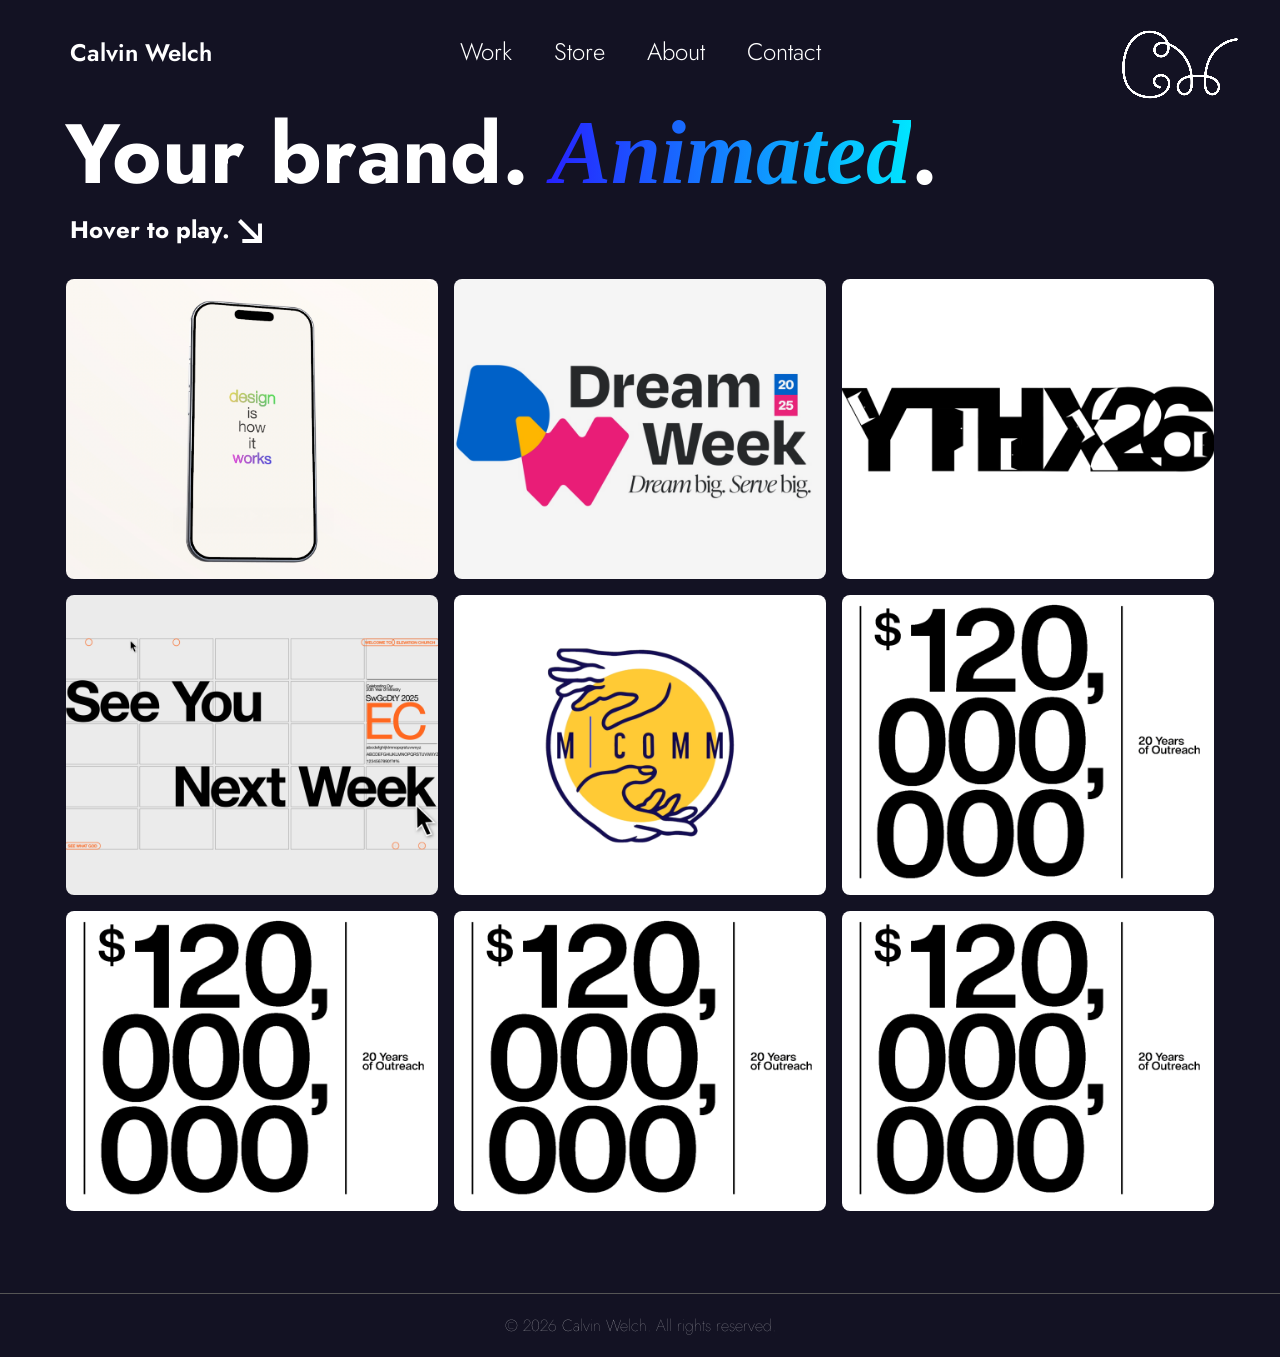
==== index.html @ 20a22dca "Six grid items + posters" ====
<!DOCTYPE html>
<html lang="en">
<head>
    <meta charset="UTF-8">
    <meta name="viewport" content="width=device-width, initial-scale=1.0">
    <title>Calvin Welch - Motion Design & Animation</title>
    <link rel="stylesheet" href="styles.css">
    <link rel="preconnect" href="https://fonts.googleapis.com">
    <link rel="preconnect" href="https://fonts.gstatic.com" crossorigin>
    <link href="https://fonts.googleapis.com/css2?family=Jost:ital,wght@0,100..900;1,100..900&family=Nanum+Myeongjo&family=Oswald:wght@200..700&display=swap" rel="stylesheet">
</head>
<body>
        <video id="floatingLogo" class="floating-logo" muted autoplay loop>
            <source src="imgs/cwLogoMarkAniV3.webm" type="video/webm">
            Your browser does not support the video tag.</video>
    
<nav class="banner">
    <div class="banner-name">Calvin Welch</div>

        <!-- Hamburger Menu Icon -->
        <button class="hamburger-menu" id="hamburgerMenu">
            <span></span>
            <span></span>
            <span></span>
        </button>
    
    <ul class="nav-links" id="navLinks">
        <li><a href="index.html">Work</a></li>
        <li><a href="store.html">Store</a></li>
        <li><a href="about.html">About</a></li>
        <li><a href="contact.html">Contact</a></li>
    </ul>
</nav>

<!-- Tagline option 1: "Let's give your brand that extra flair." (change styles.css -> desktop only to 669px to make this work.)
<div class="mobile-only">
    <header><h1>Let's give<br>your brand<br>that extra<span class="gradient-text">flair</span>.</h1></header></div>   
<div class="desktop-only">
    <header><h1>Let's give your brand<br>that extra<span class="gradient-text">flair</span>.</h1></header></div>    
--->

<div class="mobile-only">
    <header><h1>Your brand.<br><span class="gradient-text">Animated</span>.</h1></header></div>   
<div class="desktop-only">
    <header><h1>Your brand.<span class="gradient-text">Animated</span>.</h1></header></div>    




<main>
    <h2>
        Hover to play.
        <img src="imgs/arrow-downright.svg" alt="downward-arrow" width="24" height="24">
    </h2>
    <section class="portfolio-grid">
        <div class="grid-item">
            <video muted loop class="animation-clip" poster="posters/clip10poster.png">
                <source src="clips/clip10-r.mp4" type="video/mp4">
            </video>
            <h3>"Design is how it works."</h3>
        </div>
        
        <div class="grid-item">
            <video class="animation-clip" muted loop poster="posters/clip1poster.png">
                <source src="clips/clip1-r.mp4" type="video/mp4">
            </video>
            <h3>Dream Week Lockup</h3>
        </div>
        
        <div class="grid-item">
            <video muted loop class="animation-clip" poster="posters/clip3poster.png">
                <source src="clips/clip3-r.mp4" type="video/mp4">
            </video>
            <h3>YTHX26 Lockup</h3>
        </div>
        
        <div class="grid-item">
            <video muted loop class="animation-clip" poster="posters/clip6poster.png">
                <source src="clips/clip6-r.mp4" type="video/mp4">
            </video>
            <h3>20YR DoorsClose Screen</h3>
        </div>
        
        <div class="grid-item">
            <video muted loop class="animation-clip" poster="posters/clip5poster.png">
                <source src="clips/clip5-r.mp4" type="video/mp4">
            </video>
            <h3>MCOMM Program Lockup</h3>
        </div>
        
        <div class="grid-item">
            <video muted loop class="animation-clip" poster="posters/clip8poster.png">
                <source src="clips/clip8-r.mp4" type="video/mp4">
            </video>
            <h3>LW25 Charity Results</h3>
        </div>

        <div class="grid-item">
            <video muted loop class="animation-clip" poster="posters/clip8poster.png">
                <source src="clips/clip8-r.mp4" type="video/mp4">
            </video>
            <h3>LW25 Charity Results</h3>
        </div>

        <div class="grid-item">
            <video muted loop class="animation-clip" poster="posters/clip8poster.png">
                <source src="clips/clip8-r.mp4" type="video/mp4">
            </video>
            <h3>LW25 Charity Results</h3>
        </div>

                <div class="grid-item">
            <video muted loop class="animation-clip" poster="posters/clip8poster.png">
                <source src="clips/clip8-r.mp4" type="video/mp4">
            </video>
            <h3>LW25 Charity Results</h3>
        </div>


    </section>
</main>

    
    <footer>
        <p>&copy; 2026 Calvin Welch. All rights reserved.</p>
    </footer>
    
    <script src="script.js"></script>
</body>
</html>
---- styles.css ----
* {
    margin: 0;
    padding: 0;
    box-sizing: border-box;
}

.jost-mainFont {
  font-family: "Jost", sans-serif;
  font-optical-sizing: auto;
  font-weight: 100;
  font-style: normal;
}

body {
    background-color: rgb(19, 18, 35);
    color: white;
    font-family: "Jost", system-ui, -apple-system, "Segoe UI", Roboto, "Helvetica Neue", Arial, sans-serif;
    font-weight: 100;
}

/* Floating Logo Styles */
.floating-logo {
    position: fixed;
    top: 5px;
    right: 40px;
    width: 120px;
    height: 120px;
    z-index: 1000;
    opacity: 1;
    transition: opacity 0.3s ease;
    cursor: pointer;
    object-fit: contain;
}

.floating-logo:hover {
    opacity: 0.6;
}

.floating-logo:active {
    transform: scale(0.95);
}


.banner {
    background-color: rgb(19, 18, 35);
    font-size: 24px;
    padding: 20px;
    position: sticky;
    top: 0;
    z-index: 50;
    display: flex;
    align-items: center;
    justify-content: center;
    position: relative;
}

.banner-name {
    position: absolute;
    left: 70px;
    top: 35px;
    font-size: 24px;
    font-weight: 600;
    color: white;
    white-space: nowrap;
}

.nav-links {
    list-style: none;
    display: flex;
    gap: 8px;
    justify-content: center;
    flex-wrap: wrap;
    margin: 0;
    padding: 0;
}

.nav-links li {
    margin: 0;
}

.nav-links a {
    display: block;
    padding: 12px 15px;
    text-decoration: none;
    color: white;
    font-weight: 300;
    border: 2px solid transparent;
    border-radius: 20px;
    transition: border-color 0.3s ease;
}

.nav-links a:hover {
    border: 2px solid rgb(255, 255, 255);
}

/* Hamburger Menu - Hidden on Desktop */
.hamburger-menu {
    display: none;
    flex-direction: column;
    background: none;
    border: none;
    cursor: pointer;
    gap: 6px;
    padding: 0px 48px;
    margin-right: auto;
}

.hamburger-menu span {
    width: 25px;
    height: 3px;
    background-color: white;
    border-radius: 2px;
    transition: all 0.3s ease;
}

.hamburger-menu.active span:nth-child(1) {
    transform: rotate(45deg) translate(5px, 5px);
}

.hamburger-menu.active span:nth-child(2) {
    opacity: 0;
}

.hamburger-menu.active span:nth-child(3) {
    transform: rotate(-45deg) translate(8px, -8px);
}


/* Desktop header */
header {
    padding: 0px 65px;
    font-size: clamp(16px, 4vw, 42px);
    font-weight: 300;
    line-height: 1.1;
}

.gradient-text {
    font-family: Georgia, 'Times New Roman', Times, serif;
    font-style: italic;
    font-size: clamp(35px, 8vw, 90px);
    background: linear-gradient(90deg, #2818ff, #00e5ff, #ff0000, #00d5ff, #2818ff);
    background-size: 400% 400%;
    -webkit-background-clip: text;
    -webkit-text-fill-color: transparent;
    background-clip: text;
    animation: gradient-shift 10s linear infinite;
    font-feature-settings: "kern" 0;
    padding-left: 22px;
    padding-right: 0px;
}

@keyframes gradient-shift {
    0% {
        background-position: 400% 50%;
    }
    100% {
        background-position: 0% 50%;
    }
}


main {
    padding: 10px 50px;
}


h2 {
  display: flex;
  align-items: center;
  padding-left: 20px;
  gap: 8px;
}

h2 img {
  margin-left: 0px;
  margin-top: 2px;  /* Adjust this value up/down as needed */
}

h2 svg {
  margin-left: 0px;
  margin-top: 2px;  /* Fine-tune vertical alignment */
  transform: translateY(2px);  /* Or use this for subtle shifts */
}


.portfolio-grid {
    display: grid;
    grid-template-columns: repeat(3, 1fr);
    gap: 1rem;
    padding: 2rem 1rem;
    max-width: 1400px;
    margin: 0 auto;
}

.grid-item {
    background: #f5f5f5;
    border-radius: 8px;
    overflow: hidden;
    transition: transform 0.3s ease, box-shadow 0.3s ease;
    cursor: pointer;
    position: relative;
}

.grid-item:hover {
    transform: translateY(-5px);
    box-shadow: 0 10px 30px rgba(0, 0, 0, 0.2);
}

.animation-clip {
    width: 100%;
    height: 300px;
    object-fit: cover;
    display: block;
}

.grid-item h3 {
    position: absolute;
    bottom: 0;
    left: 0;
    right: 0;
    padding: 1rem;
    margin: 0;
    font-size: 1.1rem;
    text-align: center;
    color: white;
    background: linear-gradient(to top, rgb(34, 34, 34), transparent);
    opacity: 0;
    transition: opacity 0.3s ease;
}

.grid-item:hover h3 {
    opacity: 1;
}


/* Only necessary for "Your brand. Animated." Tagline */
@media (max-width: 1113px) {
    .gradient-text {
        padding-left: 0px
    }
}


@media (max-width: 1075px) {
    .portfolio-grid {
        grid-template-columns: repeat(2, 1fr);
    }
    
    .banner-name {
        left: 65px;

    }

    header {
        padding: 0px 65px;
    }
    
}


/* Show hamburger on tablet and mobile */
@media (max-width: 885px) {
    .hamburger-menu {
        display: flex;
    }
    
    .banner-name {
        position: absolute;
        left: 50%;
        top: 20px;
        transform: translateX(-50%);
    }

    .nav-links {
        position: absolute;
        top: 100%;
        left: 0;
        right: 0;
        flex-direction: column;
        background-color: rgb(19, 18, 35);
        border-top: 1px solid transparent;
        max-height: 0;
        overflow: hidden;
        transition: max-height 0.3s ease, border-color 0.3s ease;
    }
    
    .nav-links.active {
        max-height: 300px;
        border-top: 1px solid #ffffff;
    }
    
    .nav-links li {
        width: 100%;
    }
    
    .nav-links a {
        border-radius: 0;
        border: none;
        border-bottom: 1px solid #ffffff;
        padding: 15px 20px;
        text-align: left;
    }
    
    .nav-links a:last-child {
        border-bottom: none;
    }
    
    .nav-links a:hover {
        background-color: rgba(255, 255, 255, 0.1);
        border: none;
    }

    /* Move floating logo to top left on tablet/mobile */
    .floating-logo {
        left: auto;
        right: 40px;
        top: -25px;
        scale: 70%;
        transform: none;
    }
}


@media (max-width: 775px) {
    .nav-links {
        flex-direction: column;
    }
    
    .nav-links a {
        text-align: center;
        border-bottom: 1px solid #555;
    }
    
    .banner-name {
        font-size: 20px;
        top: auto;
        padding: 10px 0px;
    }

    header {
        padding: 0px 65px;
    }
}

@media (max-width: 600px) {
    .portfolio-grid {
        grid-template-columns: 1fr;
    }
}

footer {
    text-align: center;
    padding: 20px;
    color: white;
    margin-top: 40px;
    border-top: 1px solid #555;
}



/* This is for smallest screen size - changes line breaks of the header */
.mobile-only {  display: block;}
.desktop-only {  display: none;}
@media (min-width: 1113px) {  .mobile-only {    display: none;  }    .desktop-only {    display: block;  }}
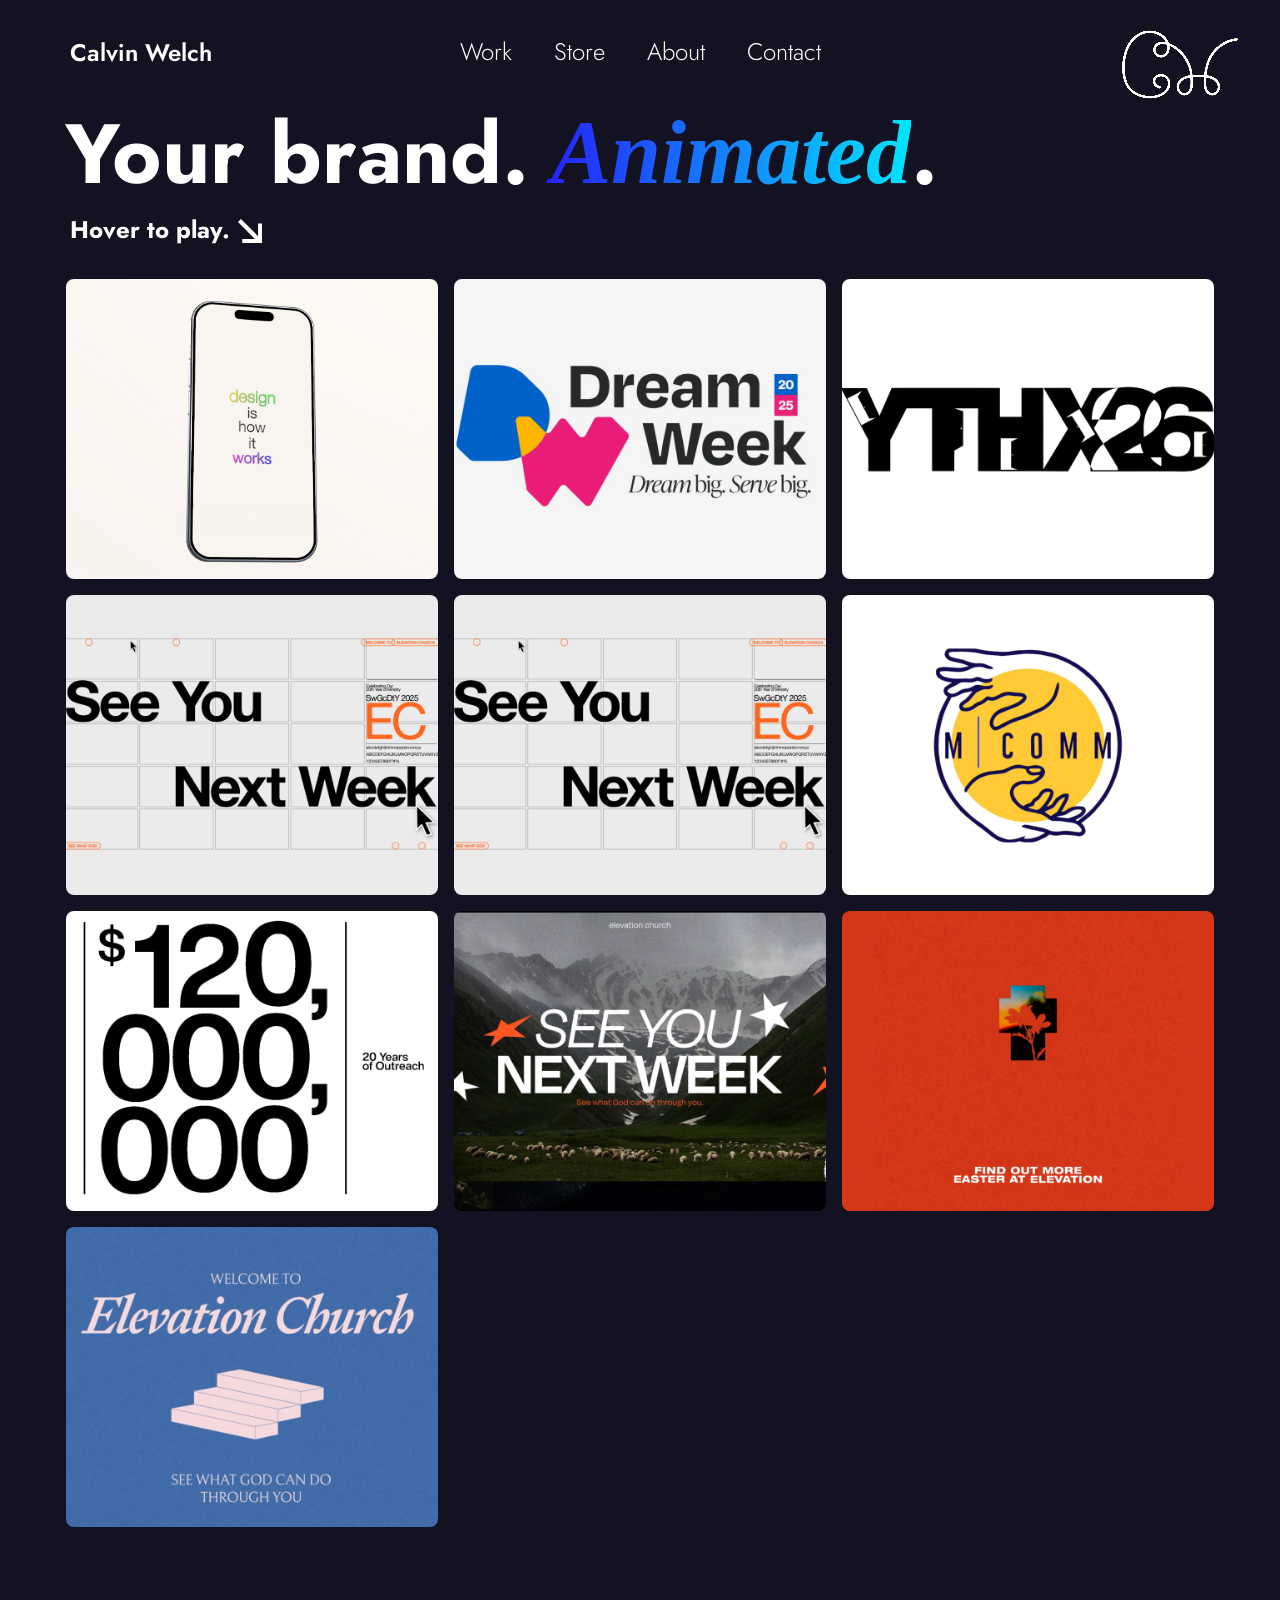
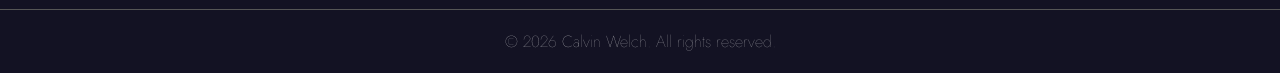
==== commit 76295cde: "Finished grid" ====
--- a/index.html
+++ b/index.html
@@ -62,6 +62,7 @@
         
         <div class="grid-item">
             <video class="animation-clip" muted loop poster="posters/clip1poster.png">
+            <video class="animation-clip" muted loop poster="posters/clip1poster.png">
                 <source src="clips/clip1-r.mp4" type="video/mp4">
             </video>
             <h3>Dream Week Lockup</h3>
@@ -77,14 +78,27 @@
         <div class="grid-item">
             <video muted loop class="animation-clip" poster="posters/clip6poster.png">
                 <source src="clips/clip6-r.mp4" type="video/mp4">
+            <video muted loop class="animation-clip" poster="posters/clip3poster.png">
+                <source src="clips/clip3-r.mp4" type="video/mp4">
             </video>
+            <h3>YTHX26 Lockup</h3>
+        </div>
+        
+        <div class="grid-item">
+            <video muted loop class="animation-clip" poster="posters/clip6poster.png">
+                <source src="clips/clip6-r.mp4" type="video/mp4">
+            </video>
+            <h3>20YR DoorsClose Screen</h3>
             <h3>20YR DoorsClose Screen</h3>
         </div>
         
         <div class="grid-item">
             <video muted loop class="animation-clip" poster="posters/clip5poster.png">
                 <source src="clips/clip5-r.mp4" type="video/mp4">
+            <video muted loop class="animation-clip" poster="posters/clip5poster.png">
+                <source src="clips/clip5-r.mp4" type="video/mp4">
             </video>
+            <h3>MCOMM Program Lockup</h3>
             <h3>MCOMM Program Lockup</h3>
         </div>
         
@@ -96,25 +110,27 @@
         </div>
 
         <div class="grid-item">
-            <video muted loop class="animation-clip" poster="posters/clip8poster.png">
-                <source src="clips/clip8-r.mp4" type="video/mp4">
+            <video muted loop class="animation-clip" poster="posters/clip9poster.png">
+                <source src="clips/clip9-r.mp4" type="video/mp4">
             </video>
-            <h3>LW25 Charity Results</h3>
+            <h3>GFXPKG3 DoorsClose</h3>
         </div>
 
         <div class="grid-item">
-            <video muted loop class="animation-clip" poster="posters/clip8poster.png">
-                <source src="clips/clip8-r.mp4" type="video/mp4">
+            <video muted loop class="animation-clip" poster="posters/clip2poster.png">
+                <source src="clips/clip2-r.mp4" type="video/mp4">
             </video>
-            <h3>LW25 Charity Results</h3>
+            <h3>Easter26 IG Post</h3>
         </div>
 
                 <div class="grid-item">
-            <video muted loop class="animation-clip" poster="posters/clip8poster.png">
-                <source src="clips/clip8-r.mp4" type="video/mp4">
+            <video muted loop class="animation-clip" poster="posters/clip7poster.png">
+                <source src="clips/clip7-r.mp4" type="video/mp4">
             </video>
-            <h3>LW25 Charity Results</h3>
+            <h3>YearEnd GFXPKG</h3>
         </div>
+
+
 
 
     </section>
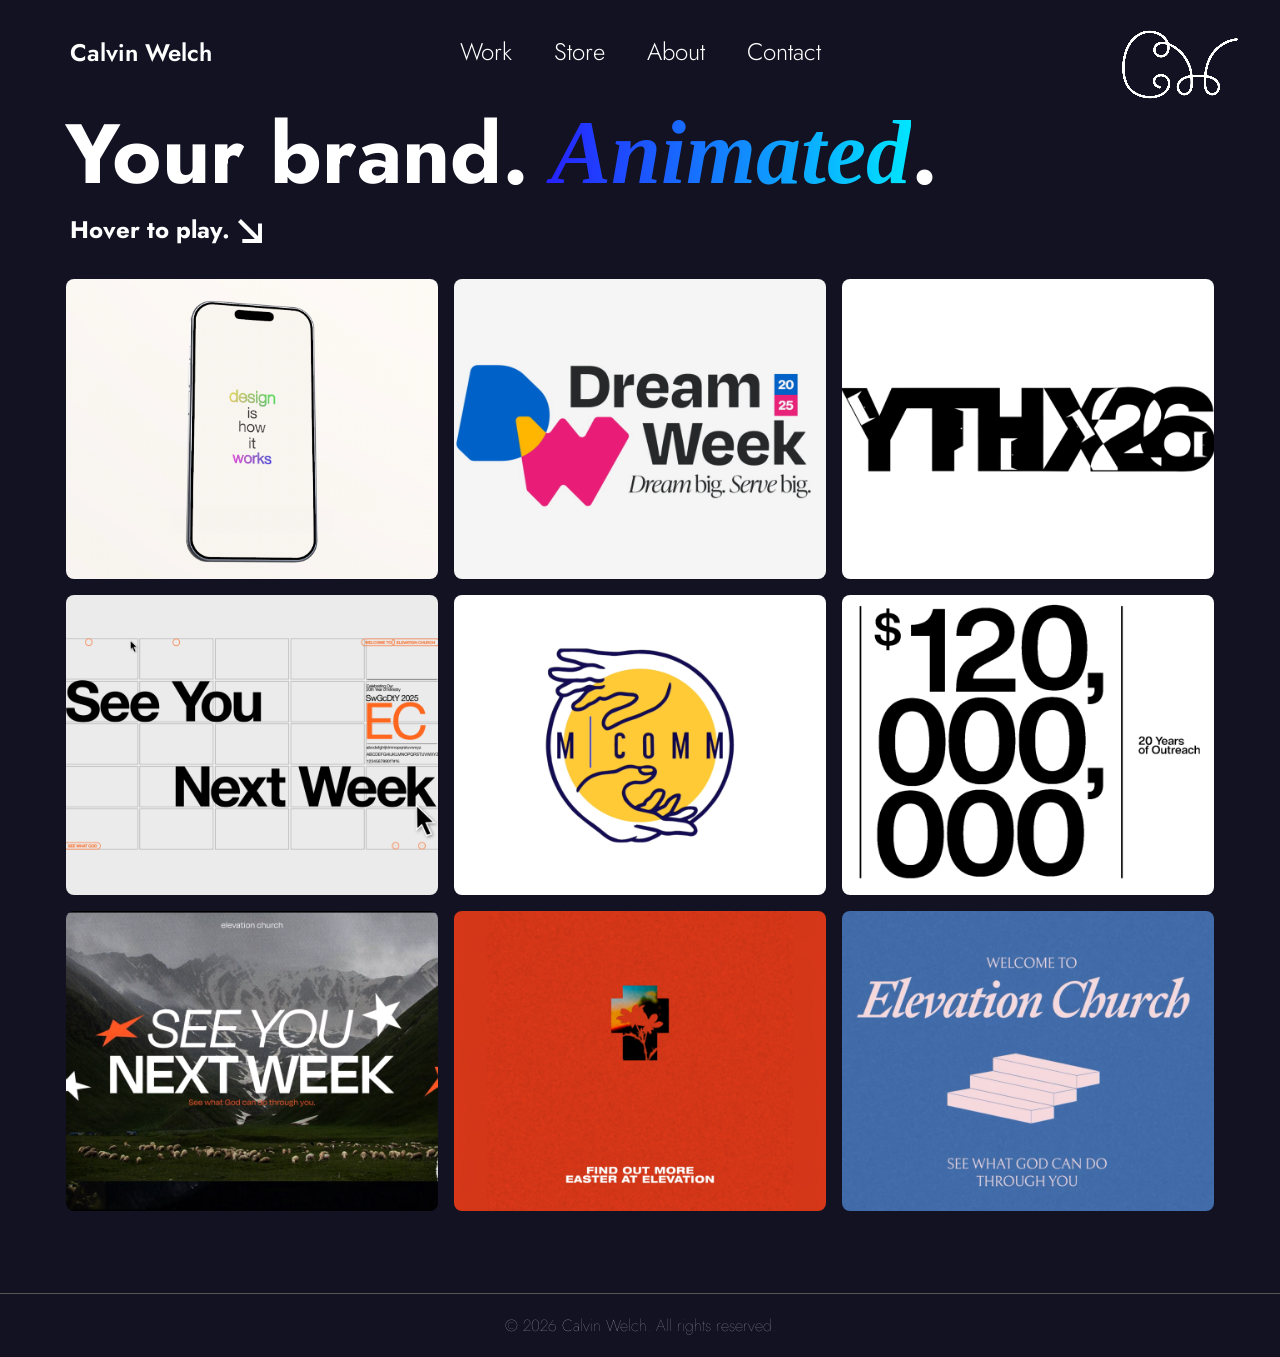
==== commit 3222cb03: "Fixing stuff p3" ====
--- a/index.html
+++ b/index.html
@@ -62,7 +62,6 @@
         
         <div class="grid-item">
             <video class="animation-clip" muted loop poster="posters/clip1poster.png">
-            <video class="animation-clip" muted loop poster="posters/clip1poster.png">
                 <source src="clips/clip1-r.mp4" type="video/mp4">
             </video>
             <h3>Dream Week Lockup</h3>
@@ -78,27 +77,14 @@
         <div class="grid-item">
             <video muted loop class="animation-clip" poster="posters/clip6poster.png">
                 <source src="clips/clip6-r.mp4" type="video/mp4">
-            <video muted loop class="animation-clip" poster="posters/clip3poster.png">
-                <source src="clips/clip3-r.mp4" type="video/mp4">
             </video>
-            <h3>YTHX26 Lockup</h3>
-        </div>
-        
-        <div class="grid-item">
-            <video muted loop class="animation-clip" poster="posters/clip6poster.png">
-                <source src="clips/clip6-r.mp4" type="video/mp4">
-            </video>
-            <h3>20YR DoorsClose Screen</h3>
             <h3>20YR DoorsClose Screen</h3>
         </div>
         
         <div class="grid-item">
             <video muted loop class="animation-clip" poster="posters/clip5poster.png">
                 <source src="clips/clip5-r.mp4" type="video/mp4">
-            <video muted loop class="animation-clip" poster="posters/clip5poster.png">
-                <source src="clips/clip5-r.mp4" type="video/mp4">
             </video>
-            <h3>MCOMM Program Lockup</h3>
             <h3>MCOMM Program Lockup</h3>
         </div>
         
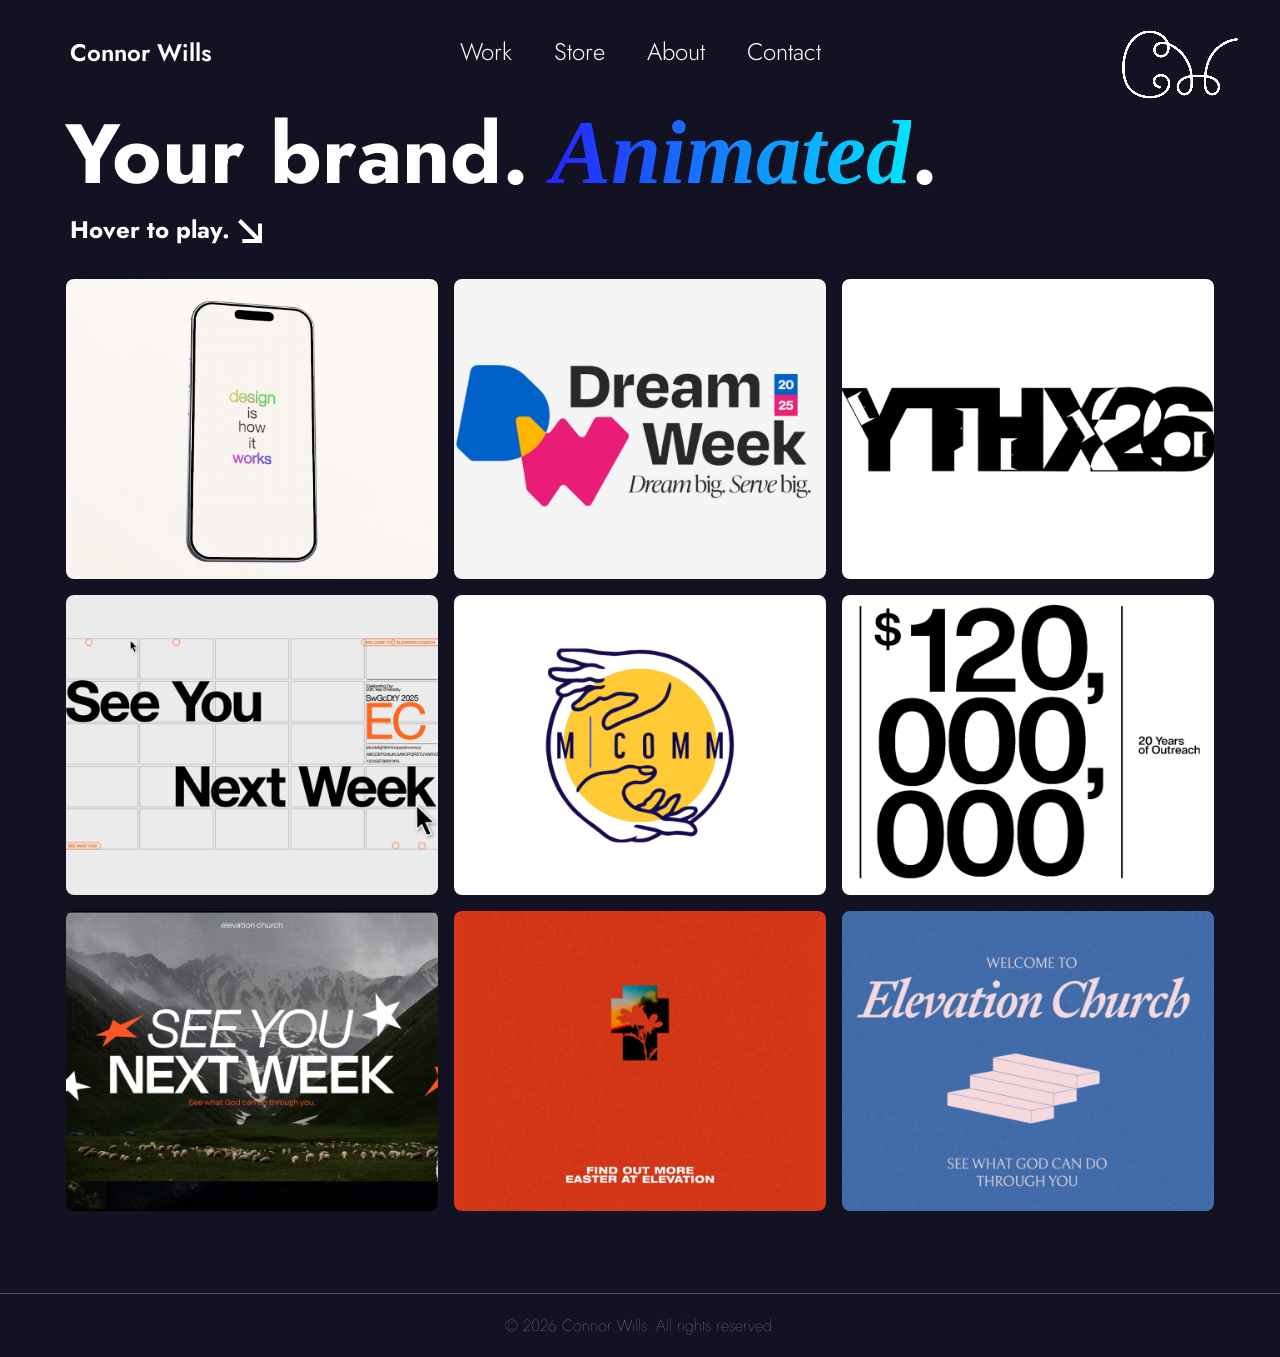
==== commit 3c54f1da: "Made contact page" ====
--- a/index.html
+++ b/index.html
@@ -3,19 +3,19 @@
 <head>
     <meta charset="UTF-8">
     <meta name="viewport" content="width=device-width, initial-scale=1.0">
-    <title>Calvin Welch - Motion Design & Animation</title>
+    <title>Connor Wills - Motion Design & Animation</title>
     <link rel="stylesheet" href="styles.css">
     <link rel="preconnect" href="https://fonts.googleapis.com">
     <link rel="preconnect" href="https://fonts.gstatic.com" crossorigin>
     <link href="https://fonts.googleapis.com/css2?family=Jost:ital,wght@0,100..900;1,100..900&family=Nanum+Myeongjo&family=Oswald:wght@200..700&display=swap" rel="stylesheet">
 </head>
-<body>
+<body class="home-page">
         <video id="floatingLogo" class="floating-logo" muted autoplay loop>
             <source src="imgs/cwLogoMarkAniV3.webm" type="video/webm">
             Your browser does not support the video tag.</video>
     
 <nav class="banner">
-    <div class="banner-name">Calvin Welch</div>
+    <div class="banner-name">Connor Wills</div>
 
         <!-- Hamburger Menu Icon -->
         <button class="hamburger-menu" id="hamburgerMenu">
@@ -38,12 +38,11 @@
 <div class="desktop-only">
     <header><h1>Let's give your brand<br>that extra<span class="gradient-text">flair</span>.</h1></header></div>    
 --->
-
-<div class="mobile-only">
-    <header><h1>Your brand.<br><span class="gradient-text">Animated</span>.</h1></header></div>   
+  
 <div class="desktop-only">
     <header><h1>Your brand.<span class="gradient-text">Animated</span>.</h1></header></div>    
-
+<div class="mobile-only">
+    <header><h1>Your brand.<br><span class="gradient-text">Animated</span>.</h1></header></div> 
 
 
 
@@ -124,7 +123,7 @@
 
     
     <footer>
-        <p>&copy; 2026 Calvin Welch. All rights reserved.</p>
+        <p>&copy; 2026 Connor Wills. All rights reserved.</p>
     </footer>
     
     <script src="script.js"></script>
--- a/styles.css
+++ b/styles.css
@@ -1,3 +1,7 @@
+/* INDEX.HTML */
+/* INDEX.HTML */
+/* INDEX.HTML */
+
 * {
     margin: 0;
     padding: 0;
@@ -234,8 +238,8 @@
 
 
 /* Only necessary for "Your brand. Animated." Tagline */
-@media (max-width: 1113px) {
-    .gradient-text {
+@media (max-width: 1112px) {
+    .home-page .gradient-text {
         padding-left: 0px
     }
 }
@@ -361,4 +365,117 @@
 /* This is for smallest screen size - changes line breaks of the header */
 .mobile-only {  display: block;}
 .desktop-only {  display: none;}
-@media (min-width: 1113px) {  .mobile-only {    display: none;  }    .desktop-only {    display: block;  }}+@media (min-width: 1113px) {  .mobile-only {    display: none;  }    .desktop-only {    display: block;  }}
+
+
+
+/* CONTACT PAGE */
+/* CONTACT PAGE */
+/* CONTACT PAGE */
+
+/* Contact Form Styles */
+.contact-form-container {
+    max-width: 600px;
+    margin: 1rem auto;
+    padding: 0px;
+}
+
+.contact-form {
+    display: flex;
+    flex-direction: column;
+    gap: 1.0rem;
+}
+
+.form-group {
+    display: flex;
+    flex-direction: column;
+    gap: 0.5rem;
+}
+
+.form-group label {
+    font-family: 'Jost', sans-serif;
+    font-weight: 500;
+    font-size: 1rem;
+}
+
+.form-group input,
+.form-group textarea {
+    display: block;
+    padding: 12px 15px;
+    text-decoration: none;
+    color: white;
+    font-weight: 300;
+    border: 2px solid rgb(255, 255, 255);
+    border-radius: 20px;
+    transition: border-color 0.3s ease;
+    background-color: transparent;
+    width: 100%;
+    box-sizing: border-box;
+    font-family: 'Jost', sans-serif;
+    font-size: 1rem;
+}
+
+.form-group input:hover,
+.form-group textarea:hover {
+    border: 2px solid rgb(255, 255, 255);
+}
+
+.form-group input:focus,
+.form-group textarea:focus {
+    border: 2px solid rgb(255, 255, 255);
+    outline: none;
+}
+
+.form-group input::placeholder,
+.form-group textarea::placeholder {
+    color: rgba(255, 255, 255, 0.6);
+    font-weight: 300;
+}
+
+.form-group input:focus::placeholder,
+.form-group textarea:focus::placeholder {
+    color: rgba(255, 255, 255, 0.3);
+}
+
+
+.form-group textarea {
+    resize: vertical;
+    min-height: 120px;
+}
+
+.submit-btn {
+    display: block;
+    padding: 12px 15px;
+    text-decoration: none;
+    color: white;
+    font-weight: 300;
+    font-size: 36px;
+    border: 2px solid transparent;
+    border-radius: 20px;
+    transition: border-color 0.3s ease;
+    background-color: transparent;
+    font-family: 'Jost', sans-serif;
+    cursor: pointer;
+    align-self: center;
+}
+
+.submit-btn:hover {
+    border: 2px solid rgb(255, 255, 255);
+}
+
+.submit-btn:focus {
+    border: 2px solid rgb(255, 255, 255);
+    outline: none;
+}
+
+
+/* Responsive Design */
+@media (max-width: 768px) {
+    .contact-form-container {
+        padding: 0.5rem;
+    }
+
+    .contact-form {
+        gap: 1.25rem;
+    }
+}
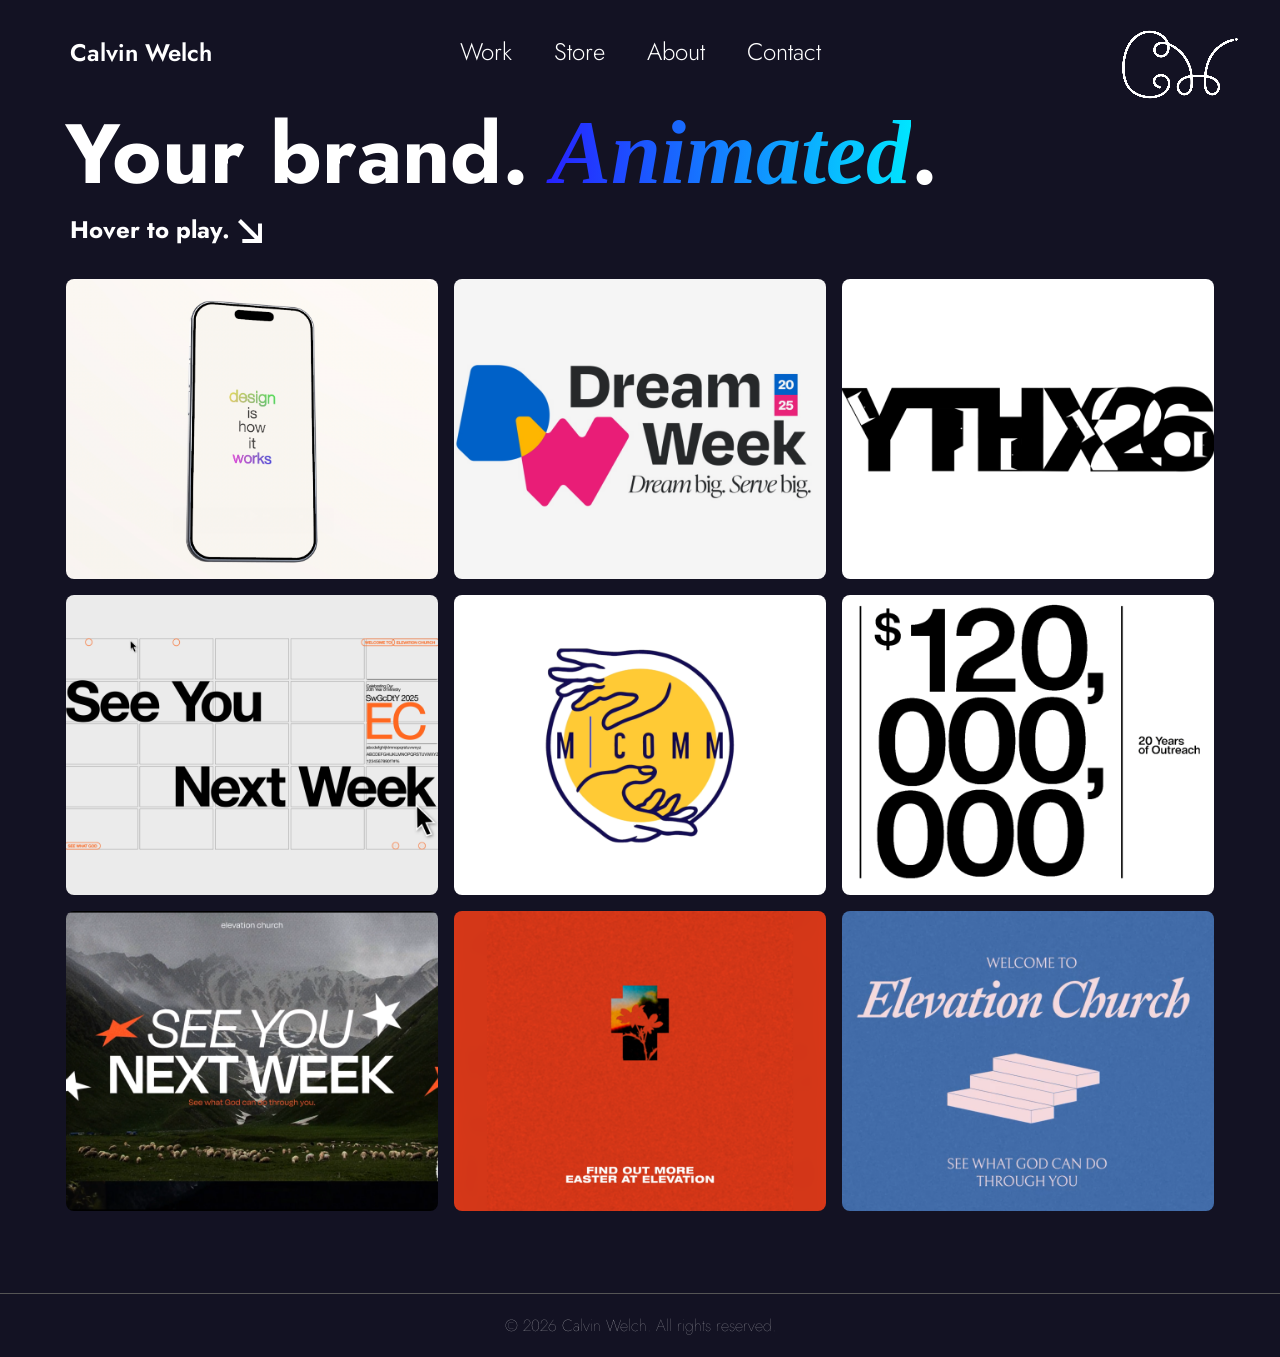
==== commit 8709bb9f: "Changed name to mine lol" ====
--- a/index.html
+++ b/index.html
@@ -3,7 +3,7 @@
 <head>
     <meta charset="UTF-8">
     <meta name="viewport" content="width=device-width, initial-scale=1.0">
-    <title>Connor Wills - Motion Design & Animation</title>
+    <title>Calvin Welch - Motion Design & Animation</title>
     <link rel="stylesheet" href="styles.css">
     <link rel="preconnect" href="https://fonts.googleapis.com">
     <link rel="preconnect" href="https://fonts.gstatic.com" crossorigin>
@@ -15,7 +15,7 @@
             Your browser does not support the video tag.</video>
     
 <nav class="banner">
-    <div class="banner-name">Connor Wills</div>
+    <div class="banner-name">Calvin Welch</div>
 
         <!-- Hamburger Menu Icon -->
         <button class="hamburger-menu" id="hamburgerMenu">
@@ -123,7 +123,7 @@
 
     
     <footer>
-        <p>&copy; 2026 Connor Wills. All rights reserved.</p>
+        <p>&copy; 2026 Calvin Welch. All rights reserved.</p>
     </footer>
     
     <script src="script.js"></script>
--- a/styles.css
+++ b/styles.css
@@ -479,3 +479,171 @@
         gap: 1.25rem;
     }
 }
+
+
+
+
+/* ABOUT PAGE */
+/* ABOUT PAGE */
+/* ABOUT PAGE */
+
+.about-container {
+    max-width: 1000px;
+    margin: 1rem auto;
+    padding: 0px;
+}
+
+.about-content {
+    display: grid;
+    grid-template-columns: 1fr 1fr;
+    gap: 3rem;
+    align-items: start;
+}
+
+.about-text {
+    display: flex;
+    flex-direction: column;
+    gap: 1.5rem;
+}
+
+.about-text p {
+    font-size: 1.3rem;
+    line-height: 1.8;
+    font-weight: 300;
+    color: rgba(255, 255, 255, 0.9);
+}
+
+.about-images {
+    display: grid;
+    grid-template-columns: 1fr;
+    gap: 1.5rem;
+}
+
+.about-photo {
+    width: 100%;
+    height: auto;
+    border-radius: 8px;
+    object-fit: cover;
+    transition: transform 0.3s ease, box-shadow 0.3s ease;
+}
+
+.about-photo:hover {
+    transform: scale(1.02);
+    box-shadow: 0 10px 30px rgba(0, 0, 0, 0.3);
+}
+
+.about-photo:nth-child(2) {
+    margin-top: 1rem;
+}
+
+.about-photo:nth-child(3) {
+    margin-top: 1rem;
+}
+
+
+/* Carousel Container */
+.carousel-container {
+  width: 100%;
+  max-width: 500px;
+  margin: 0 auto;
+}
+
+/* Carousel Frame (Square Aspect Ratio) */
+.carousel-frame {
+  width: 100%;
+  aspect-ratio: 1 / 1;
+  overflow: hidden;
+  border-radius: 8px;
+  background-color: rgba(255, 255, 255, 0.05);
+}
+
+/* Carousel Track (Holds all slides) */
+.carousel-track {
+  display: flex;
+  width: 100%;
+  height: 100%;
+  transition: transform 0.6s ease-in-out;
+}
+
+/* Individual Carousel Slides */
+.carousel-slide {
+  width: 100%;
+  height: 100%;
+  flex-shrink: 0;
+  object-fit: cover;
+}
+
+/* Carousel Dots Container */
+.carousel-dots {
+  display: flex;
+  justify-content: center;
+  gap: 12px;
+  margin-top: 20px;
+}
+
+/* Individual Dot Button */
+.dot {
+  width: 12px;
+  height: 12px;
+  border-radius: 50%;
+  border: none;
+  background-color: rgba(255, 255, 255, 0.3);
+  cursor: pointer;
+  transition: background-color 0.3s ease;
+  padding: 0;
+}
+
+.dot:hover {
+  background-color: rgba(255, 255, 255, 0.6);
+}
+
+.dot.active {
+  background-color: rgba(255, 255, 255, 0.9);
+}
+
+
+
+/* Responsive Design for About Page */
+@media (max-width: 1000px) {
+    .about-content {
+        grid-template-columns: 1fr;
+        gap: 2rem;
+    }
+
+    .about-images {
+        grid-template-columns: repeat(2, 1fr);
+        gap: 1rem;
+    }
+
+    .about-photo:nth-child(2) {
+        margin-top: 0;
+    }
+
+    .about-photo:nth-child(3) {
+        margin-top: 0;
+        grid-column: 1 / -1;
+    }
+}
+
+@media (max-width: 600px) {
+    .about-content {
+        gap: 1.5rem;
+    }
+
+    .about-text p {
+        font-size: 0.95rem;
+    }
+
+    .about-images {
+        grid-template-columns: 1fr;
+        gap: 1rem;
+    }
+
+    .about-photo:nth-child(3) {
+        grid-column: auto;
+    }
+
+    main {
+        padding: 10px 20px;
+    }
+}
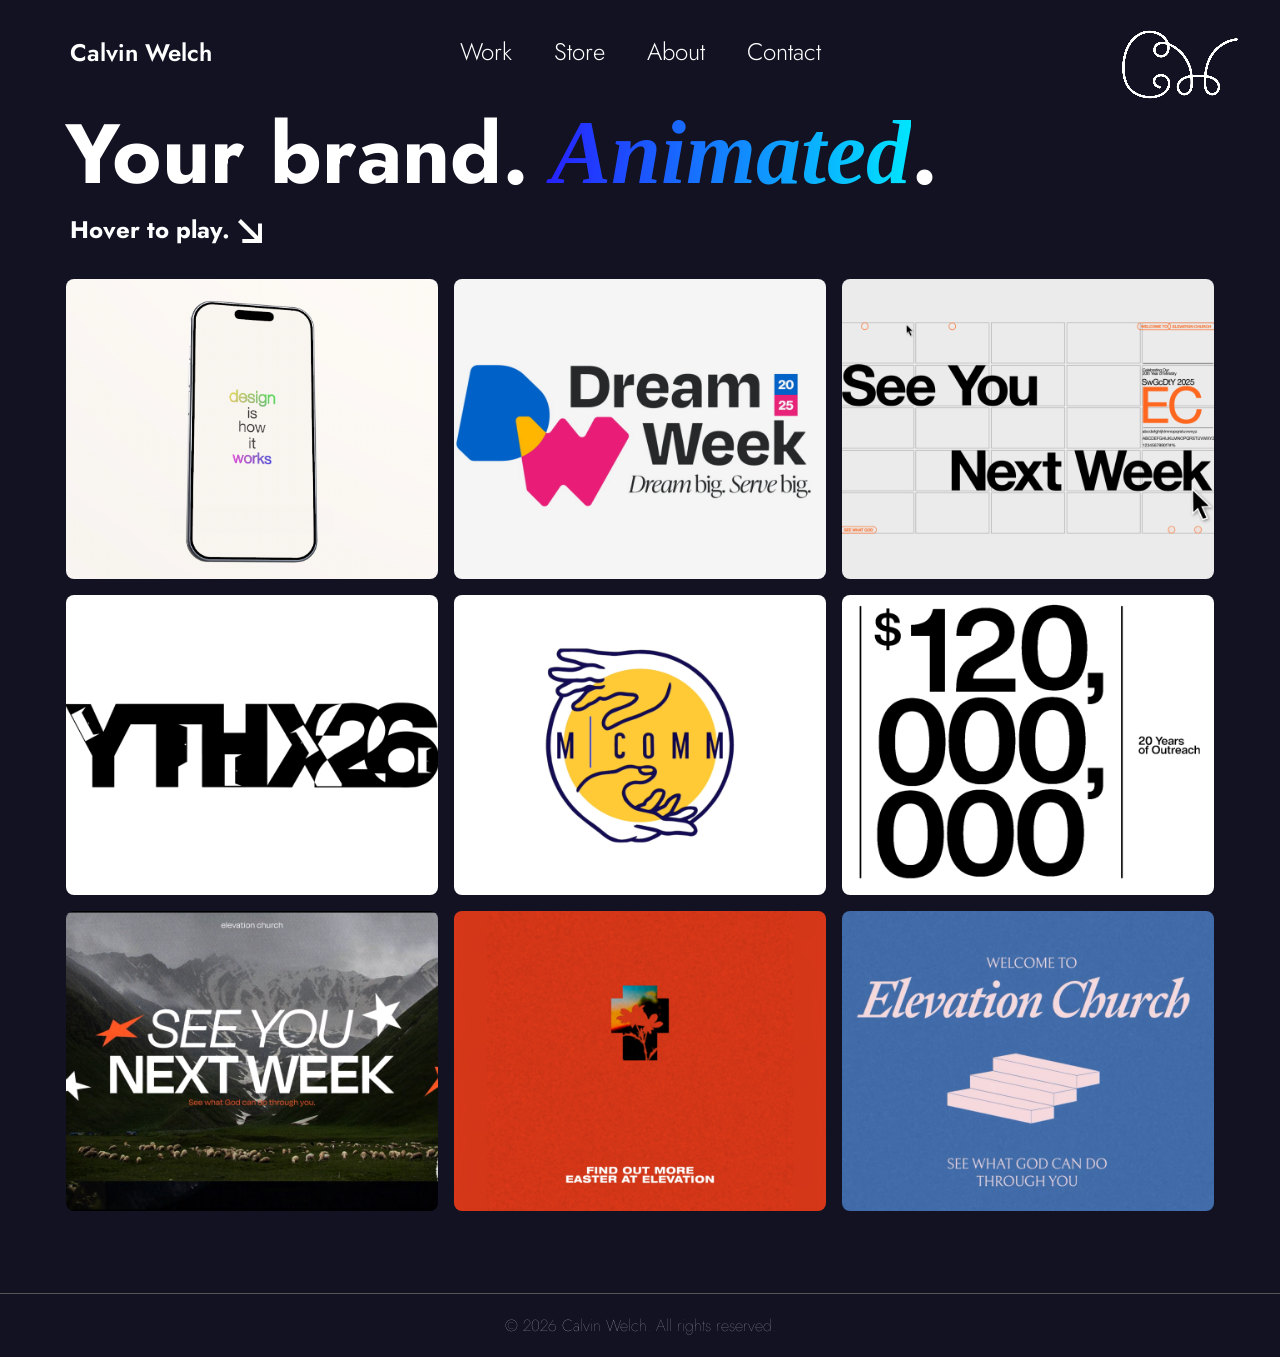
==== commit a3ca90c0: "switched grid clips 3 and 4" ====
--- a/index.html
+++ b/index.html
@@ -67,15 +67,15 @@
         </div>
         
         <div class="grid-item">
-            <video muted loop class="animation-clip" poster="posters/clip3poster.png">
-                <source src="clips/clip3-r.mp4" type="video/mp4">
+            <video muted loop class="animation-clip" poster="posters/clip6poster.png">
+                <source src="clips/clip6-r.mp4" type="video/mp4">
             </video>
             <h3>YTHX26 Lockup</h3>
         </div>
         
         <div class="grid-item">
-            <video muted loop class="animation-clip" poster="posters/clip6poster.png">
-                <source src="clips/clip6-r.mp4" type="video/mp4">
+            <video muted loop class="animation-clip" poster="posters/clip3poster.png">
+                <source src="clips/clip3-r.mp4" type="video/mp4">
             </video>
             <h3>20YR DoorsClose Screen</h3>
         </div>
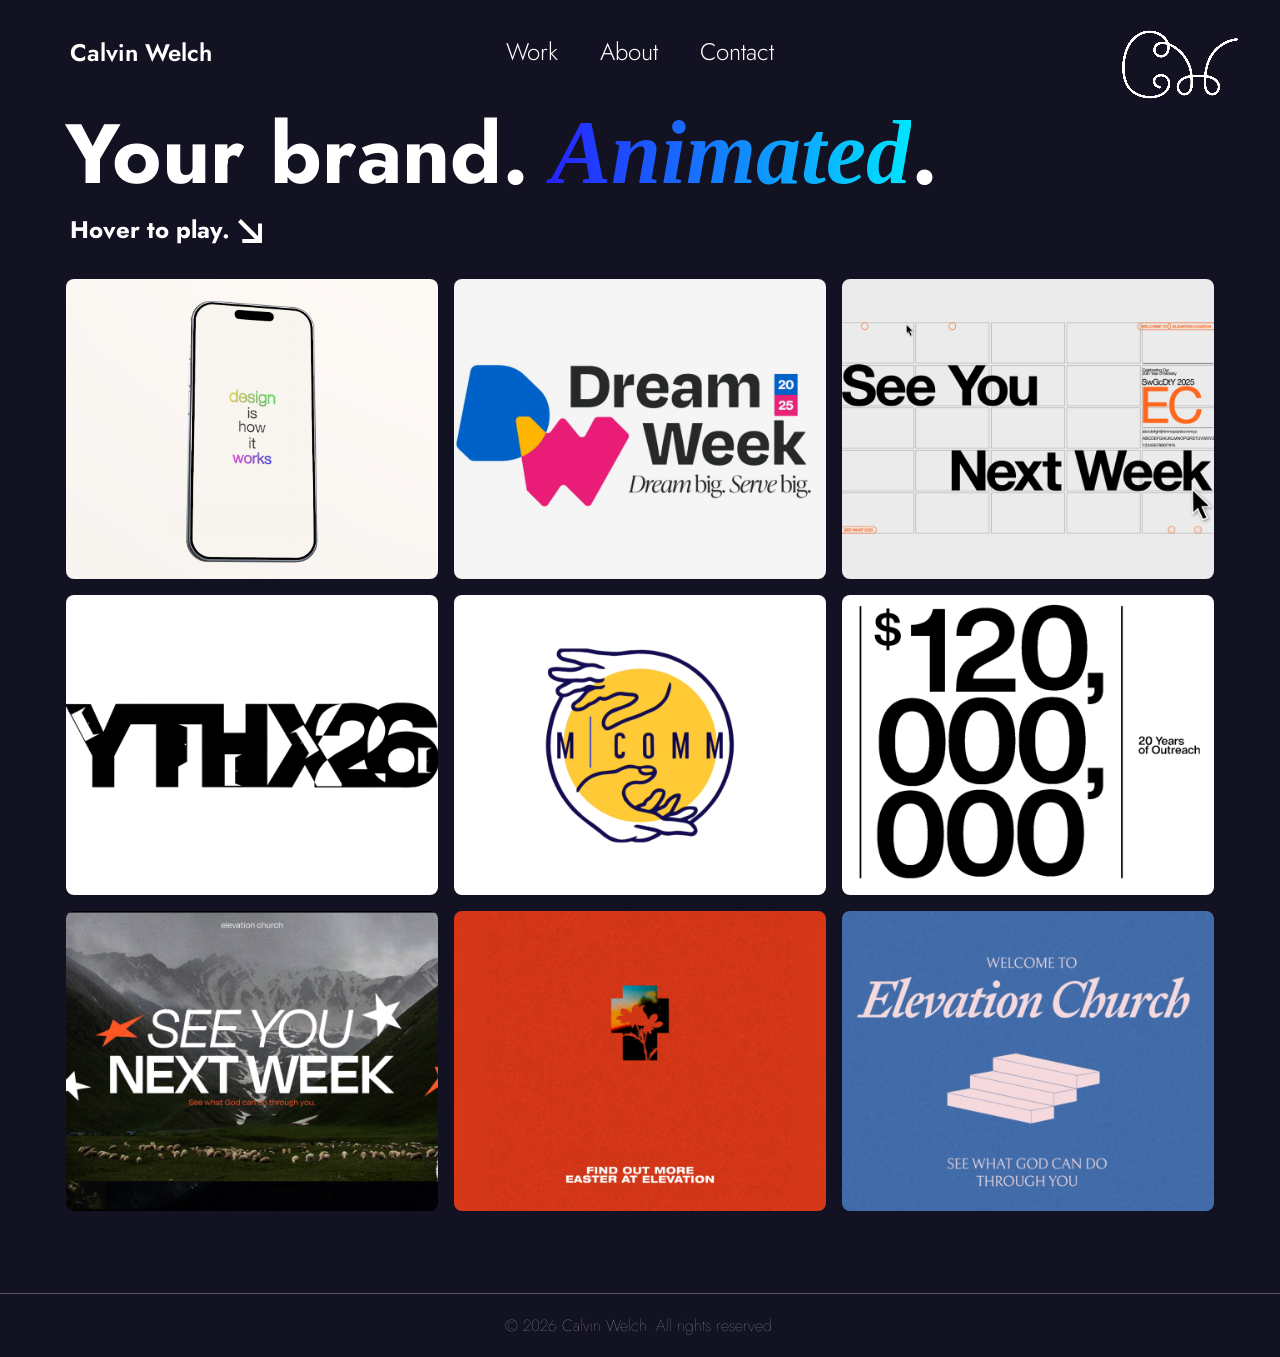
==== commit 224adb2c: "Swapped pics on about, removed store page" ====
--- a/index.html
+++ b/index.html
@@ -26,7 +26,6 @@
     
     <ul class="nav-links" id="navLinks">
         <li><a href="index.html">Work</a></li>
-        <li><a href="store.html">Store</a></li>
         <li><a href="about.html">About</a></li>
         <li><a href="contact.html">Contact</a></li>
     </ul>
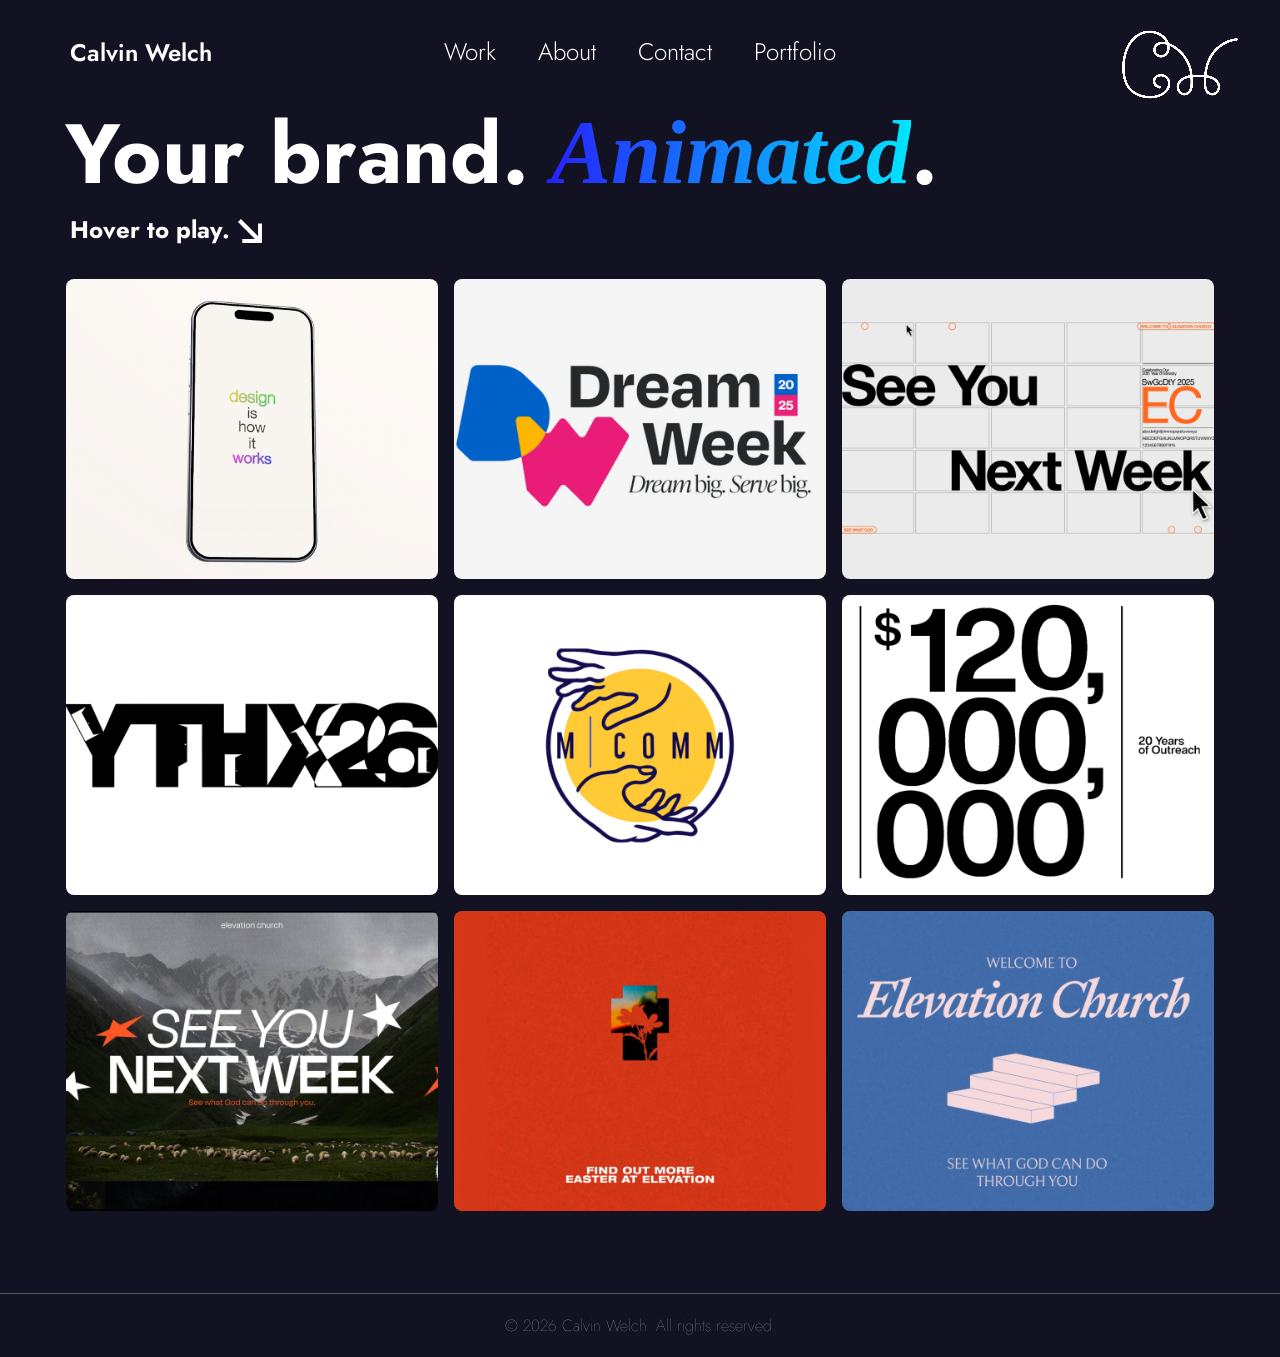
==== commit 0c1164c4: "Added portfolio in top bar" ====
--- a/index.html
+++ b/index.html
@@ -28,6 +28,7 @@
         <li><a href="index.html">Work</a></li>
         <li><a href="about.html">About</a></li>
         <li><a href="contact.html">Contact</a></li>
+        <li><a href="https://youtu.be/3nrGRAe4LS0">Portfolio</a></li>
     </ul>
 </nav>
 
